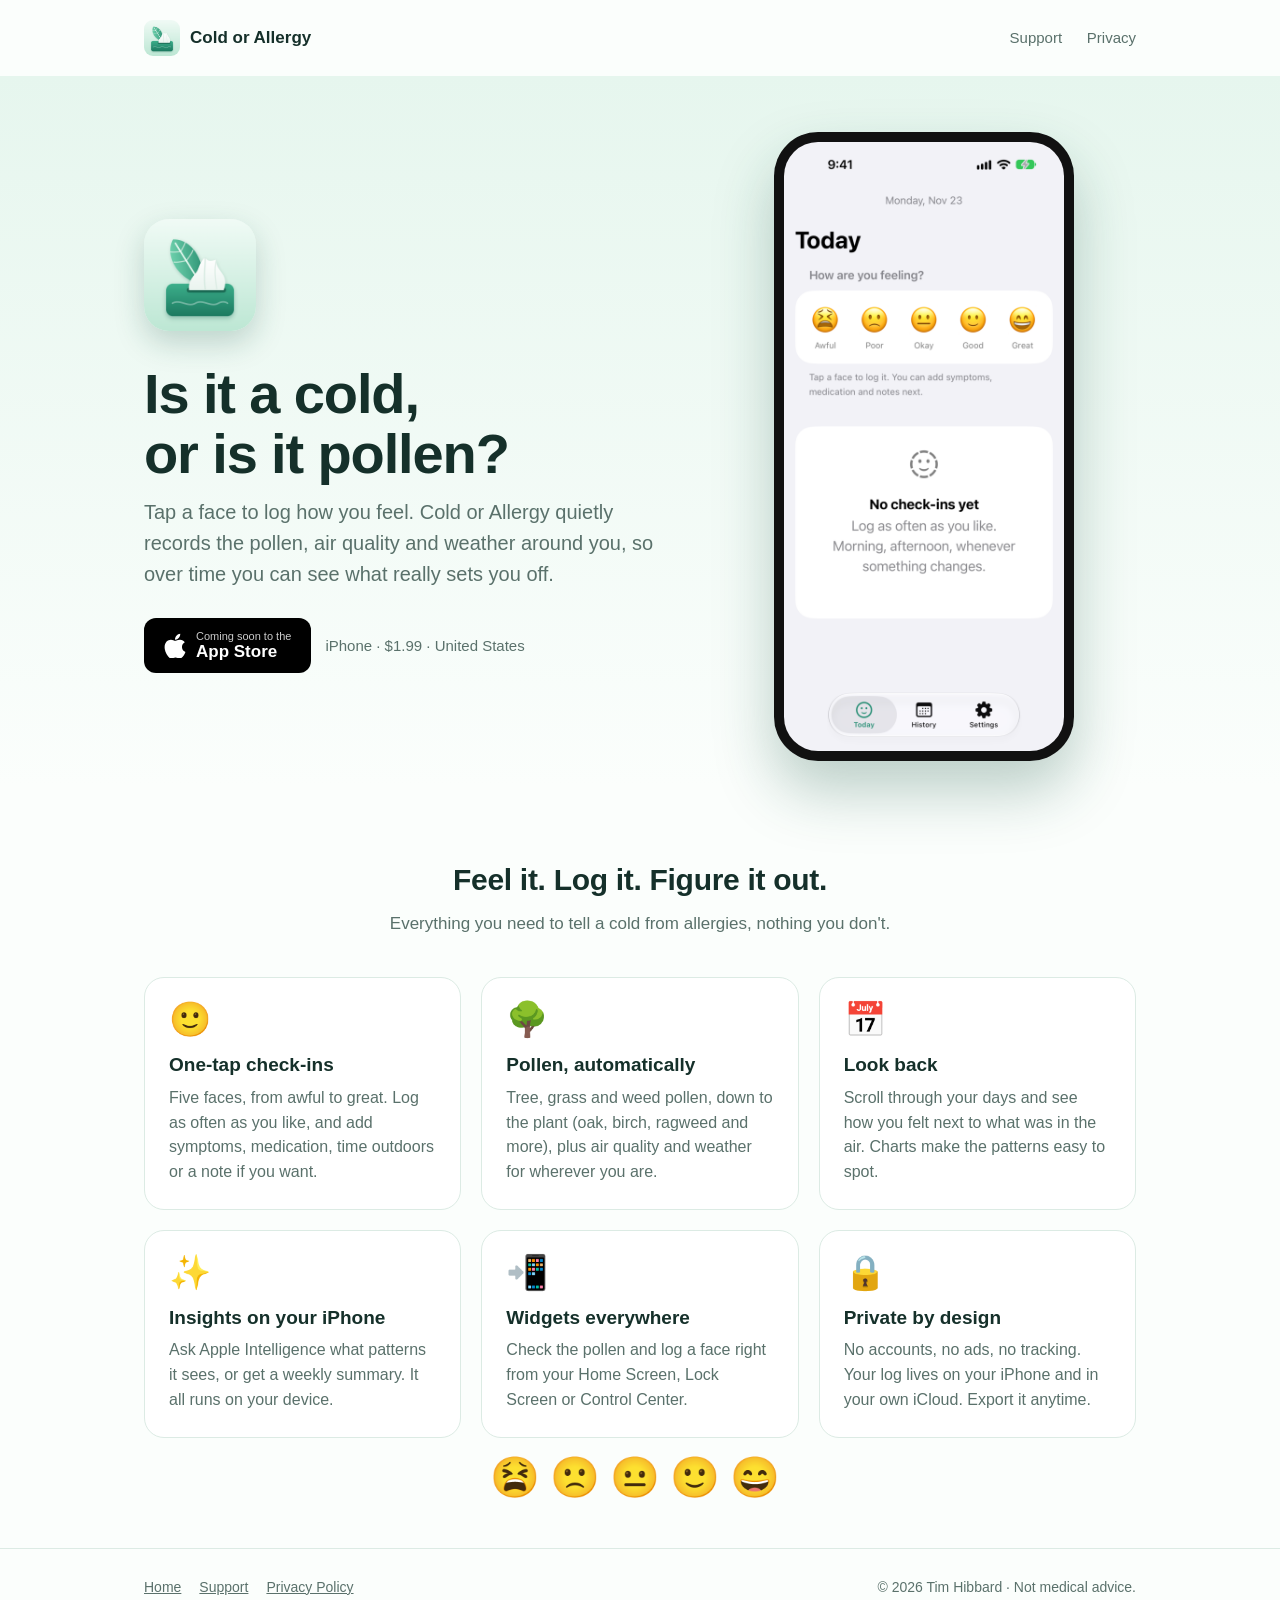
==== index.html @ ac45af80 "Add Cold or Allergy marketing site: landing, support and privacy pages Plain HTML/CSS for GitHub Pag" ====
<!doctype html>
<html lang="en">
<head>
  <meta charset="utf-8">
  <meta name="viewport" content="width=device-width, initial-scale=1">
  <title>Cold or Allergy: is it a cold, or is it pollen?</title>
  <meta name="description" content="Log how you feel in one tap. Cold or Allergy records pollen, air quality and weather alongside, so you can see what really bothers you.">
  <link rel="icon" type="image/png" sizes="32x32" href="assets/favicon-32.png">
  <link rel="apple-touch-icon" href="assets/apple-touch-icon.png">
  <link rel="stylesheet" href="styles.css">
  <meta property="og:title" content="Cold or Allergy: is it a cold, or is it pollen?">
  <meta property="og:description" content="Log how you feel in one tap. Cold or Allergy records pollen, air quality and weather alongside, so you can see what really bothers you.">
  <meta property="og:image" content="https://timhibbard.github.io/cold-or-allergy/assets/icon-512.png">
</head>
<body>
  <header class="site-header">
    <div class="wrap">
      <a class="brand" href="./"><img src="assets/icon-512.png" alt=""> Cold or Allergy</a>
      <nav>
        <a href="support.html">Support</a>
        <a href="privacy.html">Privacy</a>
      </nav>
    </div>
  </header>
  <main>
    <section class="hero">
      <div class="wrap">
        <div>
          <img class="hero-icon" src="assets/icon-512.png" alt="Cold or Allergy app icon">
          <h1>Is it a cold,<br>or is it pollen?</h1>
          <p class="lede">Tap a face to log how you feel. Cold or Allergy quietly records the pollen, air quality and weather around you, so over time you can see what really sets you off.</p>
          <div class="cta">
            <!-- Replace with the official Apple badge + App Store link at launch. -->
            <a class="badge" href="#" aria-disabled="true">
              <svg width="22" height="26" viewBox="0 0 384 470" fill="currentColor" aria-hidden="true"><path d="M318.7 268.7c-.2-36.7 16.4-64.4 50-84.8-18.8-26.9-47.2-41.7-84.7-44.6-35.5-2.8-74.3 20.7-88.5 20.7-15 0-49.4-19.7-76.4-19.7C63.3 141.2 4 184.8 4 273.5q0 39.3 14.4 81.2c12.8 36.7 59 126.7 107.2 125.2 25.2-.6 43-17.9 75.8-17.9 31.8 0 48.3 17.9 76.4 17.9 48.6-.7 90.4-82.5 102.6-119.3-65.2-30.7-61.7-90-61.7-91.9zm-56.6-164.2c27.3-32.4 24.8-61.9 24-72.5-24.1 1.4-52 16.4-67.9 34.9-17.5 19.8-27.8 44.3-25.6 71.9 26.1 2 49.9-11.4 69.5-34.3z"/></svg>
              <span><small>Coming soon to the</small>App Store</span>
            </a>
            <span class="price">iPhone · $1.99 · United States</span>
          </div>
        </div>
        <div class="phone">
          <img src="assets/screen-today.png" alt="The Today screen: five faces from Awful to Great, ready to tap.">
        </div>
      </div>
    </section>

    <section class="features">
      <div class="wrap">
        <h2>Feel it. Log it. Figure it out.</h2>
        <p class="sub">Everything you need to tell a cold from allergies, nothing you don't.</p>
        <div class="grid">
          <div class="card">
            <div class="emoji">🙂</div>
            <h3>One-tap check-ins</h3>
            <p>Five faces, from awful to great. Log as often as you like, and add symptoms, medication, time outdoors or a note if you want.</p>
          </div>
          <div class="card">
            <div class="emoji">🌳</div>
            <h3>Pollen, automatically</h3>
            <p>Tree, grass and weed pollen, down to the plant (oak, birch, ragweed and more), plus air quality and weather for wherever you are.</p>
          </div>
          <div class="card">
            <div class="emoji">📅</div>
            <h3>Look back</h3>
            <p>Scroll through your days and see how you felt next to what was in the air. Charts make the patterns easy to spot.</p>
          </div>
          <div class="card">
            <div class="emoji">✨</div>
            <h3>Insights on your iPhone</h3>
            <p>Ask Apple Intelligence what patterns it sees, or get a weekly summary. It all runs on your device.</p>
          </div>
          <div class="card">
            <div class="emoji">📲</div>
            <h3>Widgets everywhere</h3>
            <p>Check the pollen and log a face right from your Home Screen, Lock Screen or Control Center.</p>
          </div>
          <div class="card">
            <div class="emoji">🔒</div>
            <h3>Private by design</h3>
            <p>No accounts, no ads, no tracking. Your log lives on your iPhone and in your own iCloud. Export it anytime.</p>
          </div>
        </div>
        <p class="faces" aria-hidden="true">😫🙁😐🙂😄</p>
      </div>
    </section>
  </main>
  <footer class="site-footer">
    <div class="wrap">
      <div><a href="./">Home</a><a href="support.html">Support</a><a href="privacy.html">Privacy Policy</a></div>
      <div>© 2026 Tim Hibbard · Not medical advice.</div>
    </div>
  </footer>
</body>
</html>
---- styles.css ----
:root {
  --green: #2E997D;
  --green-deep: #1D7A60;
  --green-soft: #E6F6EE;
  --bg: #FBFEFC;
  --surface: #FFFFFF;
  --text: #15302A;
  --muted: #5A716B;
  --border: #DCEBE4;
  --radius: 20px;
  color-scheme: light dark;
}

@media (prefers-color-scheme: dark) {
  :root {
    --green: #54C7A6;
    --green-deep: #7DDBBF;
    --green-soft: #15302A;
    --bg: #0E1A17;
    --surface: #15231F;
    --text: #E8F3EF;
    --muted: #9DB5AE;
    --border: #23392F;
  }
}

* { box-sizing: border-box; }

body {
  margin: 0;
  font-family: -apple-system, BlinkMacSystemFont, "SF Pro Text", "Segoe UI", Roboto, Helvetica, Arial, sans-serif;
  font-size: 17px;
  line-height: 1.55;
  color: var(--text);
  background: var(--bg);
  -webkit-font-smoothing: antialiased;
}

a { color: var(--green); }
a:hover { color: var(--green-deep); }

.wrap { max-width: 1040px; margin: 0 auto; padding: 0 24px; }
.narrow { max-width: 720px; }

/* Header */
.site-header { padding: 20px 0; }
.site-header .wrap { display: flex; align-items: center; justify-content: space-between; }
.brand { display: flex; align-items: center; gap: 10px; font-weight: 700; color: var(--text); text-decoration: none; }
.brand img { width: 36px; height: 36px; border-radius: 9px; }
.site-header nav a { margin-left: 20px; color: var(--muted); text-decoration: none; font-size: 15px; }
.site-header nav a:hover { color: var(--text); }

/* Hero */
.hero {
  background: linear-gradient(180deg, var(--green-soft) 0%, var(--bg) 100%);
  padding: 56px 0 24px;
}
.hero .wrap { display: grid; grid-template-columns: 1.1fr 0.9fr; gap: 48px; align-items: center; }
.hero-icon { width: 112px; height: 112px; border-radius: 25px; box-shadow: 0 12px 30px rgba(20, 81, 63, 0.22); }
.hero h1 { font-size: clamp(36px, 6vw, 56px); line-height: 1.08; margin: 24px 0 12px; letter-spacing: -0.02em; }
.hero p.lede { font-size: 20px; color: var(--muted); margin: 0 0 28px; max-width: 30em; }

.cta { display: flex; flex-wrap: wrap; align-items: center; gap: 14px; }
.badge {
  display: inline-flex; align-items: center; gap: 10px;
  background: #000; color: #fff; text-decoration: none;
  padding: 12px 20px; border-radius: 12px; font-weight: 600;
}
.badge:hover { color: #fff; opacity: 0.88; }
.badge small { display: block; font-size: 11px; font-weight: 500; opacity: 0.8; line-height: 1.1; }
.badge span { line-height: 1.15; }
.price { color: var(--muted); font-size: 15px; }

.phone {
  justify-self: center;
  width: min(300px, 80vw);
  border-radius: 44px;
  padding: 10px;
  background: #111;
  box-shadow: 0 30px 60px rgba(20, 81, 63, 0.28);
}
.phone img { display: block; width: 100%; border-radius: 34px; }

/* Features */
.features { padding: 72px 0 40px; }
.features h2, .section-title { font-size: 30px; letter-spacing: -0.01em; margin: 0 0 8px; text-align: center; }
.features .sub { text-align: center; color: var(--muted); margin: 0 0 40px; }
.grid { display: grid; grid-template-columns: repeat(3, 1fr); gap: 20px; }
.card {
  background: var(--surface);
  border: 1px solid var(--border);
  border-radius: var(--radius);
  padding: 24px;
}
.card .emoji { font-size: 34px; line-height: 1; }
.card h3 { margin: 14px 0 6px; font-size: 19px; }
.card p { margin: 0; color: var(--muted); font-size: 16px; }

.faces { font-size: 40px; text-align: center; letter-spacing: 0.25em; margin: 8px 0 0; }

/* Content pages */
.page { padding: 48px 0 64px; }
.page h1 { font-size: 40px; letter-spacing: -0.02em; margin: 0 0 6px; }
.page .meta { color: var(--muted); margin: 0 0 32px; }
.page h2 { font-size: 22px; margin: 36px 0 8px; }
.page p, .page li { color: var(--text); }
.page ul { padding-left: 22px; }
.callout {
  background: var(--green-soft);
  border: 1px solid var(--border);
  border-radius: 14px;
  padding: 16px 20px;
  margin: 24px 0;
}
details { border-bottom: 1px solid var(--border); padding: 14px 0; }
details summary { cursor: pointer; font-weight: 600; }
details p { margin: 10px 0 0; color: var(--muted); }

/* Footer */
.site-footer { border-top: 1px solid var(--border); padding: 28px 0 40px; color: var(--muted); font-size: 14px; }
.site-footer .wrap { display: flex; flex-wrap: wrap; gap: 12px 24px; justify-content: space-between; }
.site-footer a { color: var(--muted); margin-right: 18px; }

@media (max-width: 820px) {
  .hero .wrap { grid-template-columns: minmax(0, 1fr); text-align: center; }
  .hero .wrap > * { min-width: 0; }
  .site-header .brand { font-size: 15px; }
  .hero p.lede { margin-left: auto; margin-right: auto; }
  .cta { justify-content: center; }
  .grid { grid-template-columns: 1fr; }
  .site-header nav a { margin-left: 14px; }
}
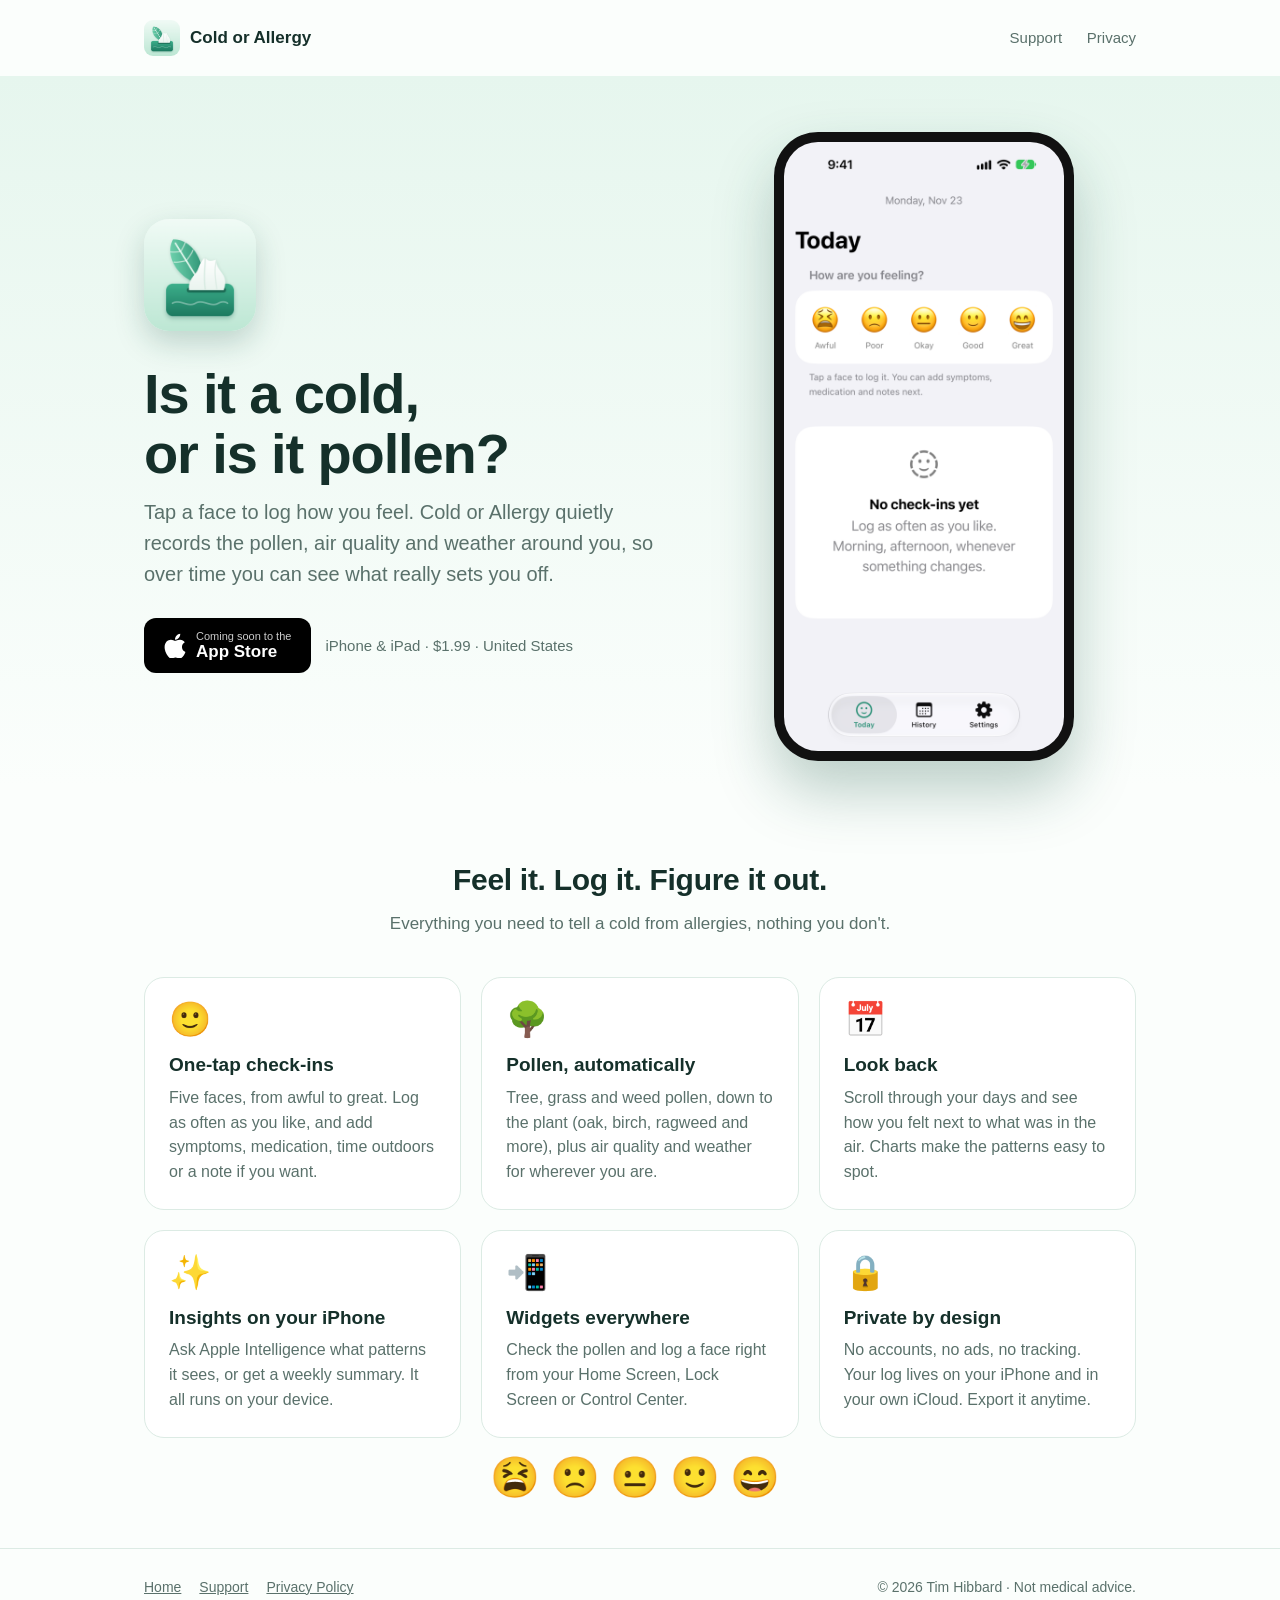
==== commit 3d8e5672: "Privacy policy: insights storage, iPad; site: iPhone & iPad Co-Authored-By: Claude Opus 5.5 <noreply" ====
--- a/index.html
+++ b/index.html
@@ -10,7 +10,7 @@
   <link rel="stylesheet" href="styles.css">
   <meta property="og:title" content="Cold or Allergy: is it a cold, or is it pollen?">
   <meta property="og:description" content="Log how you feel in one tap. Cold or Allergy records pollen, air quality and weather alongside, so you can see what really bothers you.">
-  <meta property="og:image" content="https://timhibbard.github.io/cold-or-allergy/assets/icon-512.png">
+  <meta property="og:image" content="https://timhibbard.github.io/cold-or-allergy-website/assets/icon-512.png">
 </head>
 <body>
   <header class="site-header">
@@ -35,7 +35,7 @@
               <svg width="22" height="26" viewBox="0 0 384 470" fill="currentColor" aria-hidden="true"><path d="M318.7 268.7c-.2-36.7 16.4-64.4 50-84.8-18.8-26.9-47.2-41.7-84.7-44.6-35.5-2.8-74.3 20.7-88.5 20.7-15 0-49.4-19.7-76.4-19.7C63.3 141.2 4 184.8 4 273.5q0 39.3 14.4 81.2c12.8 36.7 59 126.7 107.2 125.2 25.2-.6 43-17.9 75.8-17.9 31.8 0 48.3 17.9 76.4 17.9 48.6-.7 90.4-82.5 102.6-119.3-65.2-30.7-61.7-90-61.7-91.9zm-56.6-164.2c27.3-32.4 24.8-61.9 24-72.5-24.1 1.4-52 16.4-67.9 34.9-17.5 19.8-27.8 44.3-25.6 71.9 26.1 2 49.9-11.4 69.5-34.3z"/></svg>
               <span><small>Coming soon to the</small>App Store</span>
             </a>
-            <span class="price">iPhone · $1.99 · United States</span>
+            <span class="price">iPhone &amp; iPad · $1.99 · United States</span>
           </div>
         </div>
         <div class="phone">
